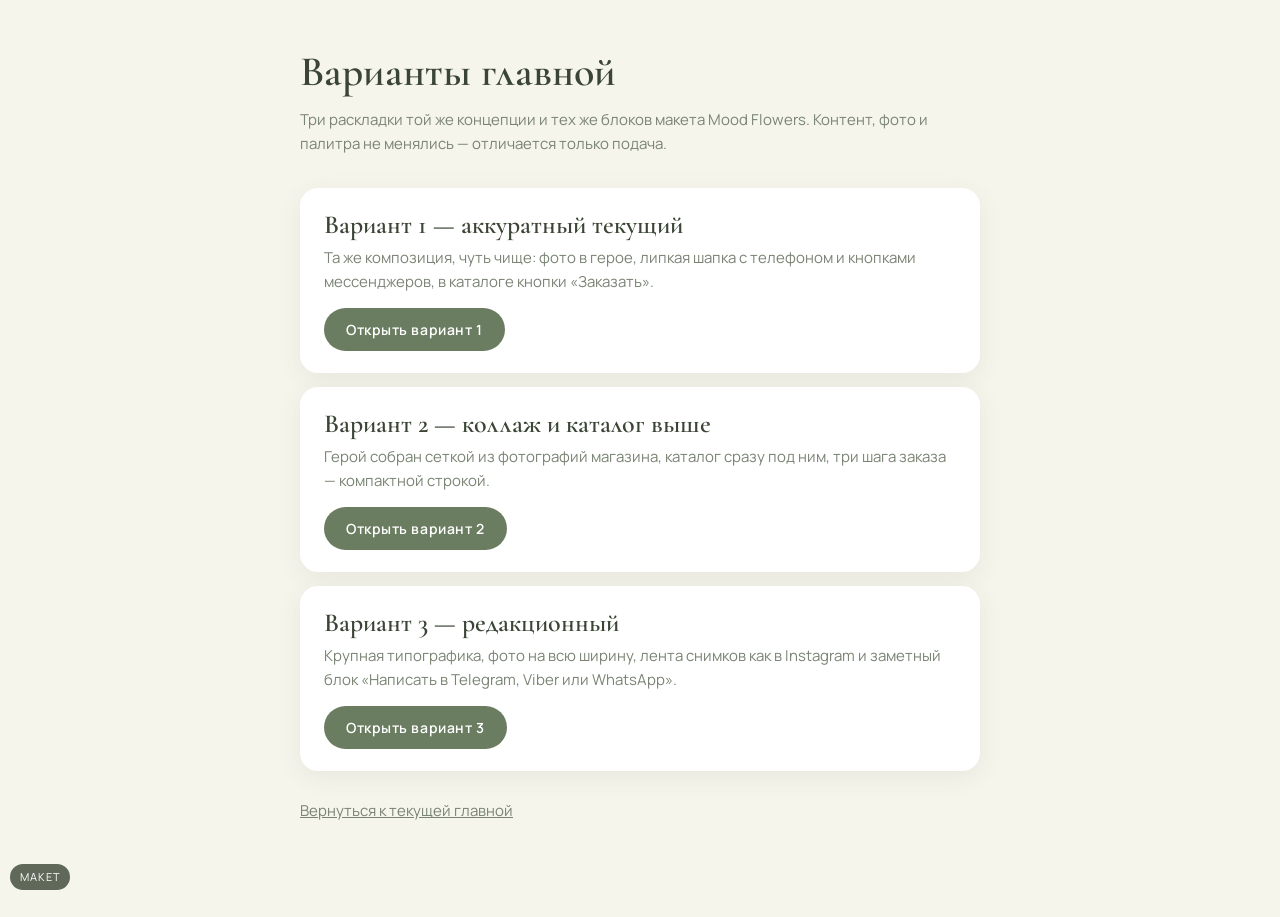
==== variants/index.html @ 61596946 "Добавлены три варианта главной без смены концепции макета" ====
<!-- Страница выбора трёх вариантов главной Mood Flowers: однострочные описания и ссылки для хозяйки. -->
<!DOCTYPE html>
<html lang="ru">
<head>
  <meta charset="utf-8">
  <meta name="viewport" content="width=device-width, initial-scale=1">
  <title>Варианты главной — Mood Flowers</title>
  <link href="https://fonts.googleapis.com/css2?family=Cormorant+Garamond:wght@500;600&family=Manrope:wght@400;500;600&display=swap" rel="stylesheet">
  <link rel="stylesheet" href="../assets/site.css">
  <link rel="stylesheet" href="variants.css">
  <style>
    .chooser{max-width:720px;padding:48px 20px 80px}
    .chooser h1{font-size:42px;margin-bottom:12px}
    .chooser .lead{color:var(--muted);margin-bottom:32px}
    .chooser ol{list-style:none;display:grid;gap:14px}
    .chooser li{background:#fff;border-radius:18px;padding:22px 24px;box-shadow:0 6px 24px rgba(60,80,50,.08)}
    .chooser h2{font-size:26px;margin-bottom:6px}
    .chooser p{color:var(--muted);font-size:15px;margin-bottom:14px}
    .back{margin-top:28px}
  </style>
</head>
<body>
  <div class="wrap chooser">
    <h1>Варианты главной</h1>
    <p class="lead">Три раскладки той же концепции и тех же блоков макета Mood Flowers. Контент, фото и палитра не менялись — отличается только подача.</p>
    <ol>
      <li>
        <h2>Вариант 1 — аккуратный текущий</h2>
        <p>Та же композиция, чуть чище: фото в герое, липкая шапка с телефоном и кнопками мессенджеров, в каталоге кнопки «Заказать».</p>
        <a class="btn" href="v1.html">Открыть вариант 1</a>
      </li>
      <li>
        <h2>Вариант 2 — коллаж и каталог выше</h2>
        <p>Герой собран сеткой из фотографий магазина, каталог сразу под ним, три шага заказа — компактной строкой.</p>
        <a class="btn" href="v2.html">Открыть вариант 2</a>
      </li>
      <li>
        <h2>Вариант 3 — редакционный</h2>
        <p>Крупная типографика, фото на всю ширину, лента снимков как в Instagram и заметный блок «Написать в Telegram, Viber или WhatsApp».</p>
        <a class="btn" href="v3.html">Открыть вариант 3</a>
      </li>
    </ol>
    <p class="back"><a href="../index.html">Вернуться к текущей главной</a></p>
  </div>
  <div class="mk">Макет</div>
</body>
</html>
---- assets/site.css ----
:root{--cream:#f6f5ec;--blush:#e3e8dc;--rose:#6b7d61;--rosed:#52644a;--ink:#3a4535;--muted:#7a8474}
*{box-sizing:border-box;margin:0;padding:0}
body{font-family:Manrope,system-ui,sans-serif;background:var(--cream);color:var(--ink);line-height:1.6}
h1,h2,h3,.logo{font-family:"Cormorant Garamond",Georgia,serif;font-weight:600;line-height:1.15}
img{display:block;width:100%;height:100%;object-fit:cover}
a{color:inherit}
.wrap{max-width:1180px;margin:0 auto;padding:0 20px}
.btn{display:inline-block;border:0;cursor:pointer;background:var(--rose);color:#fff;font:600 14px Manrope,sans-serif;letter-spacing:.04em;padding:12px 22px;border-radius:40px;text-decoration:none;transition:.2s}
.btn:hover{background:var(--rosed)}
.btn.ghost{background:transparent;color:var(--rosed);border:1px solid var(--rose)}
header{position:sticky;top:0;z-index:20;background:rgba(246,245,236,.92);backdrop-filter:blur(8px);border-bottom:1px solid #dde3d6}
header .wrap{display:flex;align-items:center;justify-content:space-between;height:64px;gap:12px}
.header-tools{display:flex;align-items:center;gap:8px;flex:none}
.logo{font-size:22px;text-decoration:none;white-space:nowrap;display:flex;align-items:center;gap:10px;min-width:0}
.logo img{width:44px;height:44px;border-radius:50%;flex:none}
.phone{display:none;font-size:13px;color:var(--muted);margin-right:6px;white-space:nowrap}
.nav-toggle{display:inline-flex;flex-direction:column;justify-content:center;gap:5px;width:42px;height:42px;padding:10px;border:0;background:transparent;cursor:pointer}
.nav-toggle span{display:block;height:2px;border-radius:2px;background:var(--ink)}
header nav{display:none}
header nav a{font-size:14px;text-decoration:none;margin:0 12px;color:var(--muted)}
header nav a[aria-current="page"]{color:var(--ink);font-weight:600}
header nav.open{display:flex;flex-direction:column;position:absolute;left:0;right:0;top:100%;background:rgba(246,245,236,.98);border-bottom:1px solid #dde3d6;padding:8px 20px 16px;box-shadow:0 12px 24px rgba(60,80,50,.08)}
header nav.open a{margin:0;padding:14px 0;border-bottom:1px solid #e6ebdf;font-size:16px}
header nav.open a:last-child{border-bottom:0}
.hero{display:grid;gap:28px;padding:32px 20px 56px}
.hero h1{font-size:44px}
.hero p{color:var(--muted);margin:16px 0 26px;font-size:17px}
.hero .ph{border-radius:200px 200px 24px 24px;overflow:hidden;aspect-ratio:4/5}
.hero-actions{display:flex;flex-wrap:wrap;gap:10px}
section{padding:56px 0;scroll-margin-top:76px}
.sec-t{font-size:36px;text-align:center;margin-bottom:10px}
.sec-s{text-align:center;color:var(--muted);margin-bottom:32px}
.toolbar{display:flex;flex-direction:column;align-items:center;gap:12px;margin-bottom:28px}
.filters{display:flex;flex-wrap:wrap;gap:8px;justify-content:center}
.filters button{border:1px solid #d3dbcc;background:#fff;color:var(--ink);padding:9px 18px;border-radius:30px;font:500 14px Manrope,sans-serif;cursor:pointer}
.filters button.on{background:var(--ink);color:#fff;border-color:var(--ink)}
.grid{display:grid;grid-template-columns:repeat(2,1fr);gap:14px}
.card{background:#fff;border-radius:18px;overflow:hidden;display:flex;flex-direction:column;box-shadow:0 6px 24px rgba(60,80,50,.08)}
.card .ph{aspect-ratio:3/4}
.card .b{padding:14px;display:flex;flex-direction:column;gap:6px;flex:1}
.card h3{font-size:20px}
.card .d{font-size:13px;color:var(--muted);flex:1}
.card .pr{font-weight:600;color:var(--rosed);font-size:17px}
.card .btn{padding:10px;text-align:center;font-size:13px}
.empty{text-align:center;color:var(--muted);padding:30px;display:none}
.catalog-more{text-align:center;margin-top:28px}
.steps{display:grid;gap:18px}
.step{background:#fff;border-radius:18px;padding:26px}
.step b{font-family:"Cormorant Garamond",serif;font-size:42px;color:var(--rose)}
.step h3{font-size:22px;margin:4px 0}
.step p,.note{color:var(--muted);font-size:15px}
.deliv{background:var(--blush);border-radius:24px;padding:36px 24px;text-align:center}
.feat{display:grid;gap:18px}
.feat .it{background:#fff;border-radius:22px;overflow:hidden}
.feat .ph{aspect-ratio:4/5}
.feat .t{padding:22px}
.feat h3{font-size:26px;margin-bottom:8px}
.feat p{color:var(--muted);font-size:15px;margin-bottom:14px}
footer{background:var(--ink);color:#eadbd6;padding:44px 0 60px;font-size:14px}
footer .logo{color:#fff;font-size:30px}
footer .logo img{width:64px;height:64px}
footer .cols{display:grid;gap:18px;margin-top:18px}
footer a{color:#fff}
.modal{position:fixed;inset:0;background:rgba(25,35,20,.5);display:none;align-items:flex-end;justify-content:center;z-index:50}
.modal.open{display:flex}
.box{background:var(--cream);width:100%;max-width:520px;max-height:92vh;overflow:auto;border-radius:24px 24px 0 0;padding:26px 22px}
.box h3{font-size:28px;margin-bottom:14px}
.x{float:right;background:none;border:0;font-size:26px;cursor:pointer;color:var(--muted);line-height:1}
label{display:block;font-size:13px;color:var(--muted);margin:12px 0 4px}
input,select,textarea{width:100%;padding:11px 13px;border:1px solid #d3dbcc;border-radius:12px;font:15px Manrope,sans-serif;background:#fff;color:var(--ink)}
.row{display:grid;grid-template-columns:1fr 1fr;gap:10px}
.radio{display:flex;gap:16px;margin-top:4px;flex-wrap:wrap}
.radio label{display:flex;gap:6px;align-items:center;margin:0;color:var(--ink);font-size:14px}
.radio input{width:auto}
.ok{text-align:center;padding:20px 0;display:none}
.ok .ic{font-size:48px;color:var(--rose)}
.tg{margin-top:14px;background:#e8f3fb;color:#2a6a96;padding:12px;border-radius:12px;font-size:13px}
.mk{position:fixed;left:10px;bottom:10px;z-index:60;font-size:11px;letter-spacing:.08em;text-transform:uppercase;background:rgba(58,69,53,.8);color:#fff;padding:4px 10px;border-radius:20px}
.dgrid{display:grid;gap:14px;text-align:left;margin-top:18px}
.dgrid div{background:#fff;border-radius:16px;padding:18px}
.dgrid b{color:var(--rosed)}
.ct{display:flex;flex-wrap:wrap;gap:6px;margin:4px 0 10px}
.ct a{font-size:12px;padding:5px 11px;border-radius:20px;background:var(--rose);color:#fff;text-decoration:none}
.sum{margin-top:14px;background:#fff;border-radius:12px;padding:12px;font-size:14px}
.contact-page .dgrid{margin-top:0}
.contact-page .ct a{padding:8px 14px;font-size:13px}
:focus-visible{outline:2px solid var(--rose);outline-offset:2px}
@media(max-width:380px){
  .logo span{position:absolute;width:1px;height:1px;padding:0;margin:-1px;overflow:hidden;clip:rect(0,0,0,0);white-space:nowrap;border:0}
  .header-tools .btn{padding:10px 14px}
}
@media(min-width:760px){
  .logo{font-size:26px}
  .nav-toggle{display:none}
  header nav{display:block;position:static;background:none;box-shadow:none;padding:0;border:0}
  header nav.open{display:block;position:static;box-shadow:none;padding:0;border:0;background:none}
  header nav.open a{margin:0 12px;padding:0;border:0;font-size:14px}
  .phone{display:inline}
  .grid{grid-template-columns:repeat(3,1fr);gap:22px}
  .steps,.feat{grid-template-columns:repeat(3,1fr)}
  footer .cols{grid-template-columns:repeat(3,1fr)}
  .modal{align-items:center}
  .box{border-radius:24px}
  .dgrid{grid-template-columns:repeat(3,1fr)}
}
@media(min-width:1024px){
  .hero{grid-template-columns:1.1fr 1fr;align-items:center;padding:56px 20px 80px}
  .hero h1{font-size:68px}
  .grid{grid-template-columns:repeat(5,1fr)}
  .grid-4{grid-template-columns:repeat(4,1fr)}
  .feat{grid-template-columns:repeat(3,1fr)}
}
---- variants/variants.css ----
/* Варианты главной Mood Flowers: только раскладка и акценты, палитра и тон макета без изменений. */

.var-bar{background:rgba(58,69,53,.06);border-bottom:1px solid #dde3d6;font-size:12px;color:var(--muted)}
.var-bar .wrap{display:flex;flex-wrap:wrap;gap:8px 16px;align-items:center;padding-top:8px;padding-bottom:8px}
.var-bar a{color:var(--rosed)}

/* --- v1: аккуратный текущий макет --- */
.header-msg{display:none;gap:6px;margin-right:4px}
.header-msg a{font-size:12px;padding:5px 11px;border-radius:20px;background:transparent;color:var(--rosed);border:1px solid #c9d3c0;text-decoration:none;white-space:nowrap}
.header-msg a:hover{background:var(--blush)}
.v1 .hero{padding-top:40px;padding-bottom:64px;gap:36px}
.v1 .hero .ph{box-shadow:0 18px 40px rgba(60,80,50,.12)}
.v1 .hero p{max-width:34em}
.v1 section{padding:64px 0}
.v1 .feat .it{display:flex;flex-direction:column}
@media(min-width:760px){
  .header-msg{display:flex}
}
@media(min-width:1024px){
  .v1 .hero{padding:64px 20px 88px;gap:48px}
}

/* --- v2: коллаж в герое, каталог выше, шаги в ряд --- */
.v2 .hero-collage{padding:24px 20px 28px;display:grid;gap:20px}
.v2 .hero-collage h1{font-size:40px}
.v2 .hero-collage p{color:var(--muted);margin:12px 0 20px;font-size:16px;max-width:36em}
.v2 .collage{display:grid;grid-template-columns:1.2fr 1fr 1fr;grid-template-rows:repeat(2,minmax(0,1fr));gap:8px;min-height:280px}
.v2 .collage .ph{border-radius:16px;overflow:hidden;min-height:0}
.v2 .collage .ph:first-child{grid-row:1/3;border-radius:24px 16px 16px 24px}
.v2 #catalog{padding-top:28px}
.v2 .steps{gap:10px}
.v2 .step{padding:16px 18px;display:grid;grid-template-columns:auto 1fr;gap:2px 14px;align-items:start}
.v2 .step b{font-size:28px;line-height:1;grid-row:1/3}
.v2 .step h3{font-size:18px;margin:0}
.v2 .step p{font-size:14px}
@media(min-width:760px){
  .v2 .hero-collage{grid-template-columns:0.9fr 1.1fr;align-items:center;padding:36px 20px 20px}
  .v2 .hero-collage h1{font-size:52px}
  .v2 .steps{grid-template-columns:repeat(3,1fr)}
  .v2 .collage{min-height:380px}
}
@media(max-width:759px){
  .v2 .collage{grid-template-columns:1fr 1fr;grid-template-rows:auto;min-height:0}
  .v2 .collage .ph{aspect-ratio:1}
  .v2 .collage .ph:first-child{grid-row:auto;grid-column:1/-1;aspect-ratio:16/10;border-radius:20px}
  .v2 .step{grid-template-columns:auto 1fr}
}

/* --- v3: редакционный минимализм --- */
.v3 header{background:rgba(246,245,236,.96)}
.v3-hero{position:relative;min-height:72vh;display:flex;align-items:flex-end;color:#fff}
.v3-hero .bg{position:absolute;inset:0}
.v3-hero .bg img{object-position:center 30%}
.v3-hero .bg::after{content:"";position:absolute;inset:0;background:linear-gradient(to top,rgba(38,46,34,.72) 0%,rgba(38,46,34,.2) 55%,rgba(38,46,34,.08) 100%)}
.v3-hero .wrap{position:relative;z-index:1;padding:48px 20px 56px;max-width:1180px}
.v3-hero h1{font-size:48px;color:#fff;max-width:14ch;letter-spacing:-0.02em}
.v3-hero p{color:rgba(255,255,255,.88);margin:16px 0 26px;font-size:17px;max-width:32em}
.v3-hero .btn.ghost{color:#fff;border-color:rgba(255,255,255,.7)}
.v3-hero .btn.ghost:hover{background:rgba(255,255,255,.12)}
.v3-strip{display:flex;gap:8px;overflow-x:auto;padding:12px 20px 0;scrollbar-width:thin}
.v3-strip .ph{flex:0 0 140px;aspect-ratio:1;border-radius:8px;overflow:hidden}
.v3-write{margin:28px auto 8px;max-width:1180px;padding:0 20px}
.v3-write .box-write{background:var(--blush);border-radius:24px;padding:28px 24px;text-align:center}
.v3-write h2{font-size:32px;margin-bottom:8px}
.v3-write p{color:var(--muted);margin-bottom:18px}
.v3-write .ct{justify-content:center;gap:8px}
.v3-write .ct a{padding:10px 18px;font-size:14px}
.v3-write .phones{margin-top:14px;display:flex;flex-wrap:wrap;gap:8px 20px;justify-content:center}
.v3-write .phones a{font-weight:600;text-decoration:none}
.v3 .sec-t,.v3 .sec-s{text-align:left}
.v3 .sec-t{font-size:40px}
.v3 .catalog-more{text-align:left}
.v3 .steps{gap:0;border-top:1px solid #dde3d6}
.v3 .step{background:transparent;border-bottom:1px solid #dde3d6;border-radius:0;padding:22px 0}
.v3 .deliv{text-align:left}
.v3 .deliv .sec-t,.v3 .deliv .sec-s{text-align:left}
@media(min-width:760px){
  .v3-hero h1{font-size:80px}
  .v3-strip .ph{flex-basis:180px}
  .v3-write .box-write{padding:40px 48px}
  .v3-write h2{font-size:44px}
  .v3 .steps{grid-template-columns:repeat(3,1fr);gap:32px;border:0}
  .v3 .step{padding:8px 0 0;border-bottom:0;border-top:1px solid #dde3d6}
}
@media(min-width:1024px){
  .v3-hero{min-height:82vh}
  .v3-hero h1{font-size:92px}
  .v3-strip .ph{flex-basis:200px}
}
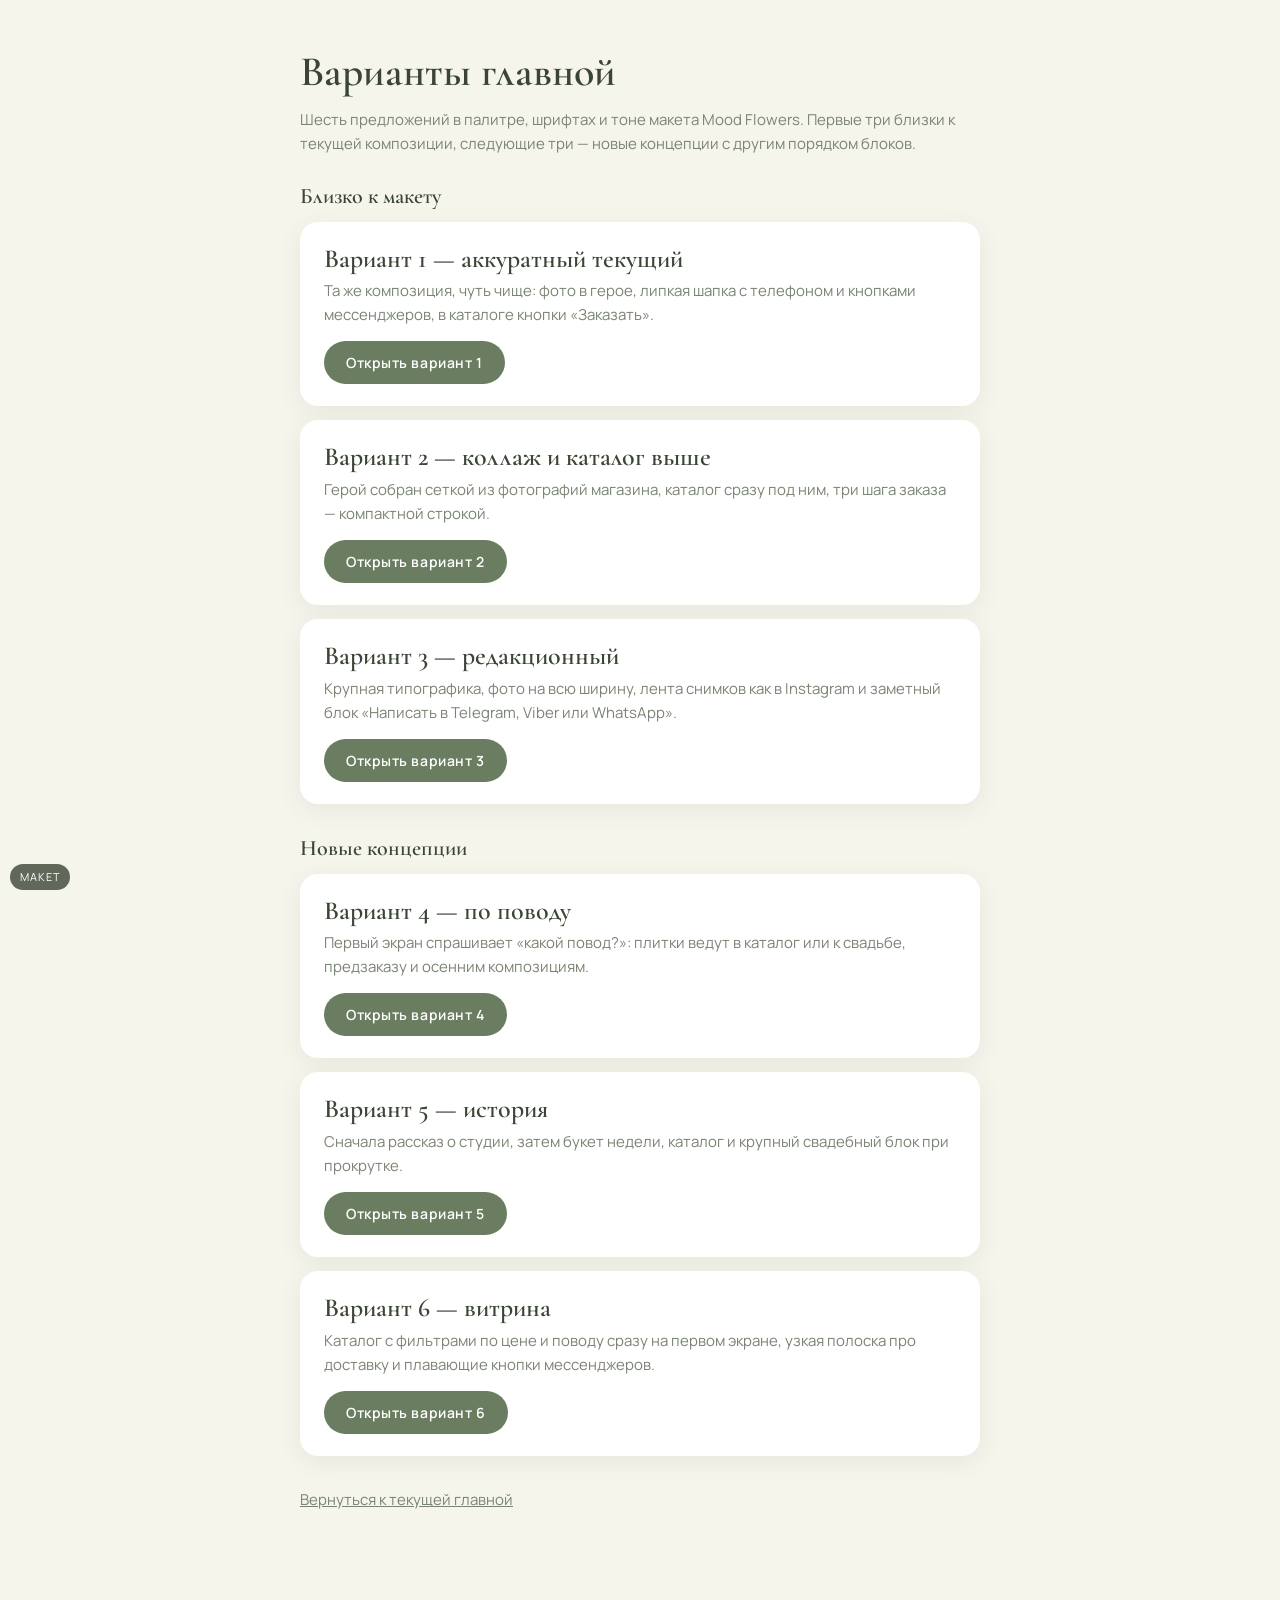
==== commit 5b308990: "Добавлены три новые концепции главной в стиле макета" ====
--- a/variants/index.html
+++ b/variants/index.html
@@ -1,4 +1,4 @@
-<!-- Страница выбора трёх вариантов главной Mood Flowers: однострочные описания и ссылки для хозяйки. -->
+<!-- Страница выбора шести вариантов главной Mood Flowers: три близких к макету и три новых концепции в том же стиле. -->
 <!DOCTYPE html>
 <html lang="ru">
 <head>
@@ -11,33 +11,53 @@
   <style>
     .chooser{max-width:720px;padding:48px 20px 80px}
     .chooser h1{font-size:42px;margin-bottom:12px}
-    .chooser .lead{color:var(--muted);margin-bottom:32px}
-    .chooser ol{list-style:none;display:grid;gap:14px}
+    .chooser .lead{color:var(--muted);margin-bottom:28px}
+    .chooser h2.group{font-size:22px;margin:8px 0 12px}
+    .chooser ol{list-style:none;display:grid;gap:14px;margin-bottom:32px}
     .chooser li{background:#fff;border-radius:18px;padding:22px 24px;box-shadow:0 6px 24px rgba(60,80,50,.08)}
-    .chooser h2{font-size:26px;margin-bottom:6px}
+    .chooser h3{font-size:26px;margin-bottom:6px;font-family:"Cormorant Garamond",Georgia,serif}
     .chooser p{color:var(--muted);font-size:15px;margin-bottom:14px}
-    .back{margin-top:28px}
+    .back{margin-top:8px}
   </style>
 </head>
 <body>
   <div class="wrap chooser">
     <h1>Варианты главной</h1>
-    <p class="lead">Три раскладки той же концепции и тех же блоков макета Mood Flowers. Контент, фото и палитра не менялись — отличается только подача.</p>
+    <p class="lead">Шесть предложений в палитре, шрифтах и тоне макета Mood Flowers. Первые три близки к текущей композиции, следующие три — новые концепции с другим порядком блоков.</p>
+    <h2 class="group">Близко к макету</h2>
     <ol>
       <li>
-        <h2>Вариант 1 — аккуратный текущий</h2>
+        <h3>Вариант 1 — аккуратный текущий</h3>
         <p>Та же композиция, чуть чище: фото в герое, липкая шапка с телефоном и кнопками мессенджеров, в каталоге кнопки «Заказать».</p>
         <a class="btn" href="v1.html">Открыть вариант 1</a>
       </li>
       <li>
-        <h2>Вариант 2 — коллаж и каталог выше</h2>
+        <h3>Вариант 2 — коллаж и каталог выше</h3>
         <p>Герой собран сеткой из фотографий магазина, каталог сразу под ним, три шага заказа — компактной строкой.</p>
         <a class="btn" href="v2.html">Открыть вариант 2</a>
       </li>
       <li>
-        <h2>Вариант 3 — редакционный</h2>
+        <h3>Вариант 3 — редакционный</h3>
         <p>Крупная типографика, фото на всю ширину, лента снимков как в Instagram и заметный блок «Написать в Telegram, Viber или WhatsApp».</p>
         <a class="btn" href="v3.html">Открыть вариант 3</a>
+      </li>
+    </ol>
+    <h2 class="group">Новые концепции</h2>
+    <ol>
+      <li>
+        <h3>Вариант 4 — по поводу</h3>
+        <p>Первый экран спрашивает «какой повод?»: плитки ведут в каталог или к свадьбе, предзаказу и осенним композициям.</p>
+        <a class="btn" href="v4.html">Открыть вариант 4</a>
+      </li>
+      <li>
+        <h3>Вариант 5 — история</h3>
+        <p>Сначала рассказ о студии, затем букет недели, каталог и крупный свадебный блок при прокрутке.</p>
+        <a class="btn" href="v5.html">Открыть вариант 5</a>
+      </li>
+      <li>
+        <h3>Вариант 6 — витрина</h3>
+        <p>Каталог с фильтрами по цене и поводу сразу на первом экране, узкая полоска про доставку и плавающие кнопки мессенджеров.</p>
+        <a class="btn" href="v6.html">Открыть вариант 6</a>
       </li>
     </ol>
     <p class="back"><a href="../index.html">Вернуться к текущей главной</a></p>
--- a/variants/variants.css
+++ b/variants/variants.css
@@ -87,3 +87,78 @@
   .v3-hero h1{font-size:92px}
   .v3-strip .ph{flex-basis:200px}
 }
+
+/* --- v4: вход через повод --- */
+.v4-occasions{padding:36px 0 20px}
+.v4-occasions h1{font-size:44px;text-align:center;margin-bottom:10px}
+.v4-occasions .lead{text-align:center;color:var(--muted);max-width:34em;margin:0 auto 28px;font-size:17px}
+.occ-grid{display:grid;grid-template-columns:1fr 1fr;gap:12px}
+.occ-tile{position:relative;display:block;border:0;padding:0;border-radius:20px;overflow:hidden;cursor:pointer;color:#fff;text-decoration:none;background:#3a4535;aspect-ratio:1;box-shadow:0 6px 24px rgba(60,80,50,.08)}
+.occ-tile img{width:100%;height:100%;object-fit:cover;transition:.25s}
+.occ-tile::after{content:"";position:absolute;inset:0;background:linear-gradient(to top,rgba(38,46,34,.72),rgba(38,46,34,.05) 55%)}
+.occ-tile span{position:absolute;left:14px;right:14px;bottom:14px;z-index:1;font-family:"Cormorant Garamond",Georgia,serif;font-size:24px;font-weight:600;line-height:1.15}
+.occ-tile:hover img,.occ-tile.on img{transform:scale(1.04)}
+.occ-tile.on{outline:2px solid var(--rose);outline-offset:2px}
+.v4 #catalog{padding-top:36px}
+.v4 .cat-reset{display:inline-block;margin-top:8px;font-size:14px;color:var(--rosed);background:none;border:0;cursor:pointer;text-decoration:underline}
+@media(min-width:760px){
+  .v4-occasions h1{font-size:64px}
+  .occ-grid{grid-template-columns:repeat(3,1fr);gap:16px}
+  .occ-tile{aspect-ratio:4/5}
+  .occ-tile span{font-size:30px;left:18px;bottom:18px}
+}
+
+/* --- v5: рассказ при прокрутке --- */
+.v5-story{display:grid;gap:24px;padding:32px 20px 48px;align-items:center}
+.v5-story h1{font-size:42px;margin-bottom:14px}
+.v5-story p{color:var(--muted);font-size:17px;margin-bottom:14px;max-width:36em}
+.v5-story .ph{border-radius:22px;overflow:hidden;aspect-ratio:4/5}
+.v5-week{background:var(--blush)}
+.v5-week .wrap{display:grid;gap:24px;padding-top:48px;padding-bottom:48px;align-items:center}
+.v5-week .kicker{font-size:13px;letter-spacing:.08em;text-transform:uppercase;color:var(--rosed);margin-bottom:8px}
+.v5-week h2{font-size:40px;margin-bottom:10px}
+.v5-week p{color:var(--muted);margin-bottom:12px}
+.v5-week .pr{font-size:22px;font-weight:600;color:var(--rosed);margin-bottom:16px}
+.v5-week .ph{border-radius:22px;overflow:hidden;aspect-ratio:3/4}
+.v5-wed{padding:56px 0 20px}
+.v5-wed-hero{position:relative;border-radius:24px;overflow:hidden;min-height:420px;display:flex;align-items:flex-end;color:#fff}
+.v5-wed-hero .ph{position:absolute;inset:0}
+.v5-wed-hero .ph::after{content:"";position:absolute;inset:0;background:linear-gradient(to top,rgba(38,46,34,.7),rgba(38,46,34,.1) 60%)}
+.v5-wed-hero .t{position:relative;z-index:1;padding:28px}
+.v5-wed-hero h2{font-size:36px;color:#fff;margin-bottom:8px}
+.v5-wed-hero p{color:rgba(255,255,255,.9);margin-bottom:16px;max-width:28em}
+.v5-wed-hero .btn.ghost{color:#fff;border-color:rgba(255,255,255,.7)}
+.v5-more{display:grid;gap:16px;margin-top:16px}
+@media(min-width:760px){
+  .v5-story{grid-template-columns:1fr 1fr;padding:48px 20px 64px;gap:48px}
+  .v5-story h1{font-size:58px}
+  .v5-week .wrap{grid-template-columns:1.05fr .95fr;gap:48px;padding-top:64px;padding-bottom:64px}
+  .v5-week h2{font-size:56px}
+  .v5-wed-hero{min-height:520px}
+  .v5-wed-hero h2{font-size:52px}
+  .v5-wed-hero .t{padding:40px}
+  .v5-more{grid-template-columns:1fr 1fr}
+}
+
+/* --- v6: сначала витрина --- */
+.v6-bar{background:var(--blush);border-bottom:1px solid #dde3d6;font-size:13px;color:var(--ink)}
+.v6-bar .wrap{display:flex;flex-wrap:wrap;gap:6px 18px;align-items:center;padding-top:8px;padding-bottom:8px}
+.v6-bar a{color:var(--rosed);white-space:nowrap}
+.v6 #catalog{padding-top:28px;padding-bottom:40px}
+.v6 #catalog .sec-t{text-align:left;font-size:36px}
+.v6 #catalog .sec-s{text-align:left}
+.v6 .toolbar{align-items:flex-start}
+.float-msg{position:fixed;right:14px;bottom:18px;z-index:40;display:flex;flex-direction:column;gap:8px;align-items:flex-end}
+.float-msg a{box-shadow:0 8px 20px rgba(60,80,50,.18)}
+.v6 footer{padding-bottom:96px}
+@media(min-width:760px){
+  .v6 #catalog .sec-t{font-size:48px}
+  .v6-bar{font-size:14px}
+}
+.occ-tile::after{background:linear-gradient(to top,rgba(38,46,34,.86) 0%,rgba(38,46,34,.25) 42%,rgba(38,46,34,.06) 70%)}
+.occ-tile span{text-shadow:0 1px 10px rgba(0,0,0,.45)}
+.float-msg a{padding:9px 14px;font-size:13px}
+@media(max-width:759px){
+  .float-msg{left:12px;right:12px;bottom:10px;flex-direction:row;justify-content:stretch;align-items:center}
+  .float-msg a{flex:1;text-align:center;padding:10px 8px}
+}
